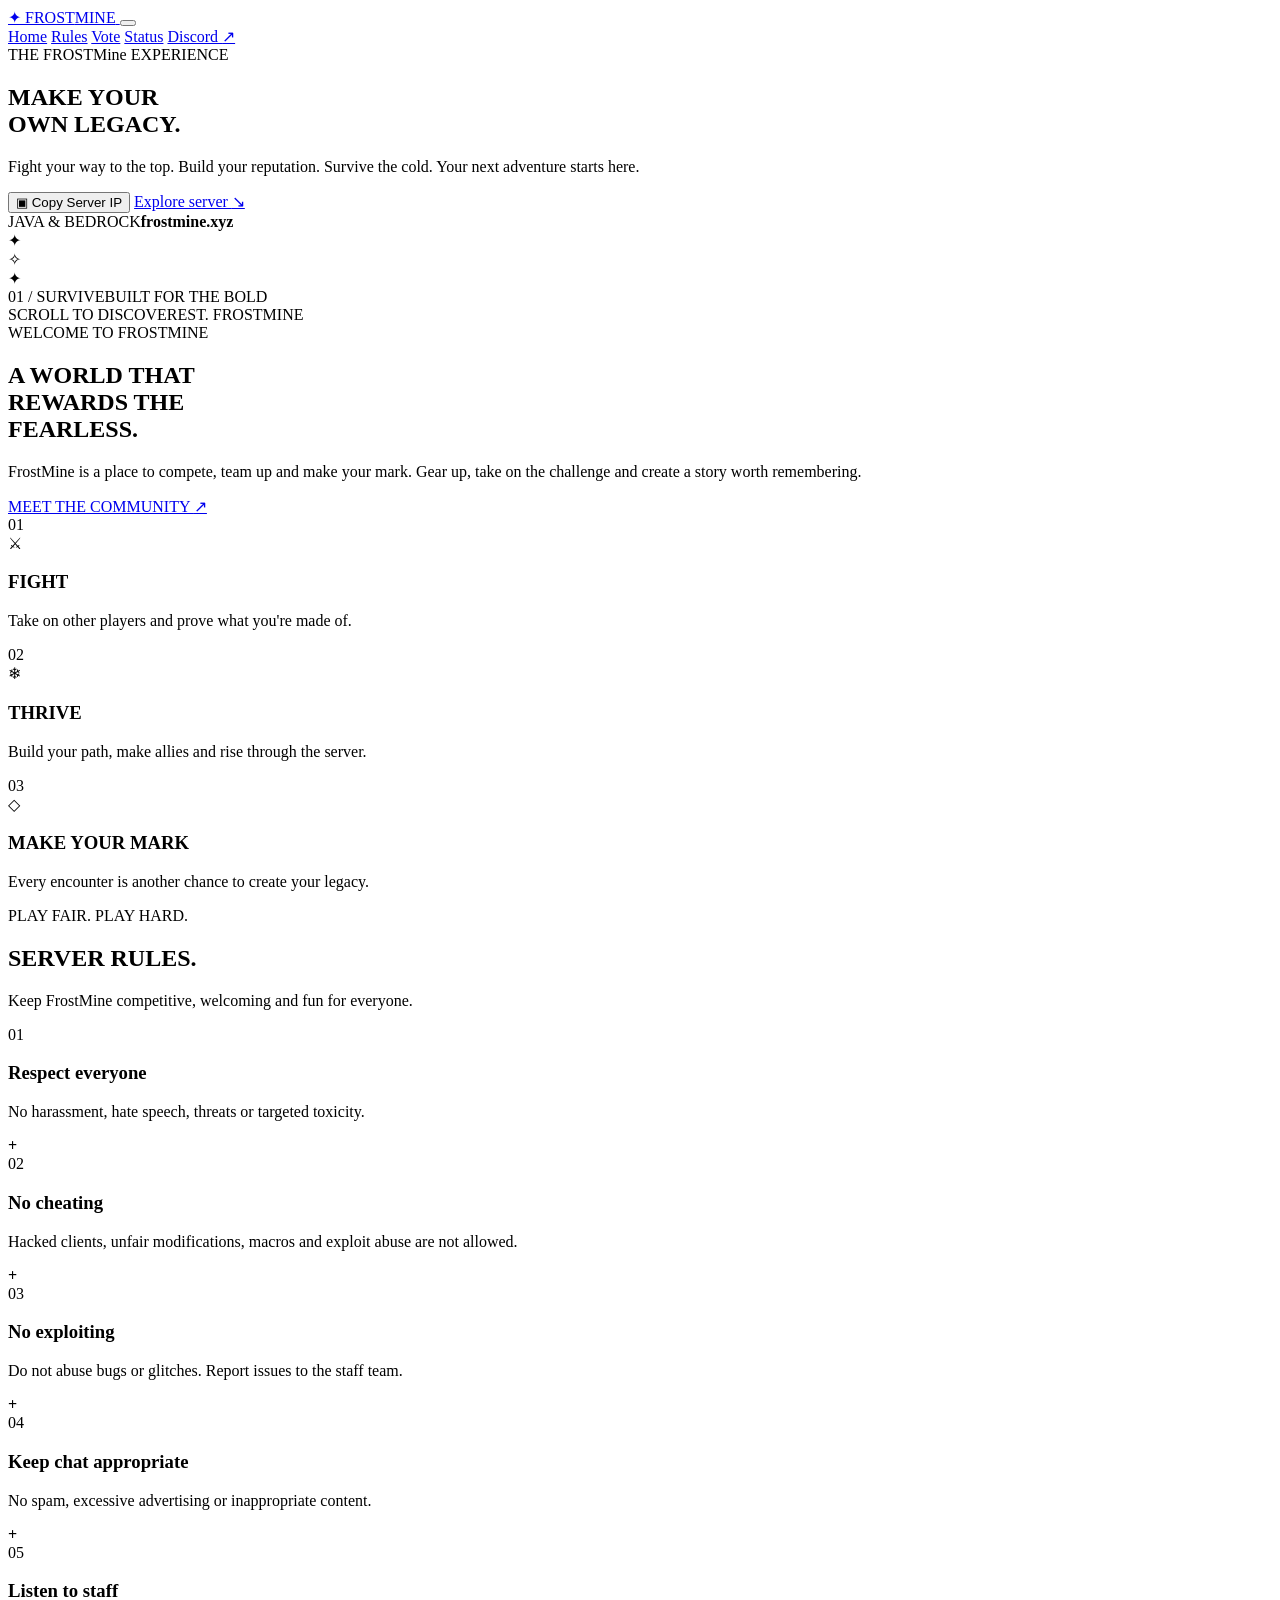
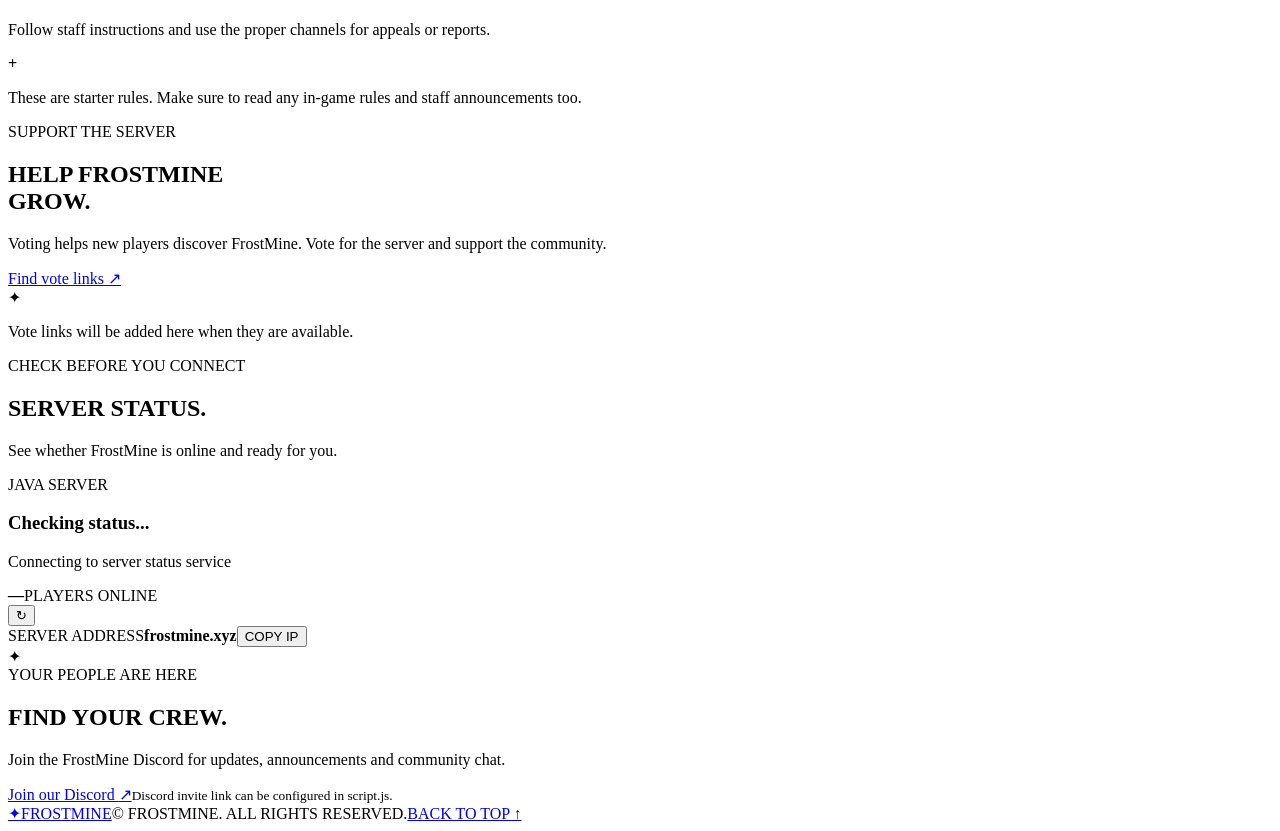
==== index.html @ ab7ff2e1 "Create FrostMine website landing page" ====
<!doctype html>
<html lang="en">
<head>
  <meta charset="utf-8">
  <meta name="viewport" content="width=device-width, initial-scale=1">
  <meta name="theme-color" content="#080d18">
  <meta name="description" content="FrostMine — a Minecraft Lifesteal experience. Join the server at frostmine.xyz.">
  <title>FrostMine — frostmine.xyz</title>
  <link rel="preconnect" href="https://fonts.googleapis.com">
  <link rel="preconnect" href="https://fonts.gstatic.com" crossorigin>
  <link href="https://fonts.googleapis.com/css2?family=DM+Sans:wght@400;500;600;700;800&family=Space+Grotesk:wght@400;500;600;700&display=swap" rel="stylesheet">
  <link rel="stylesheet" href="styles.css">
</head>
<body>
  <div class="ambient ambient-one"></div>
  <div class="ambient ambient-two"></div>
  <header class="site-header">
    <a class="brand" href="#home" aria-label="FrostMine home">
      <span class="brand-mark">✦</span>
      <span>FROST<span class="brand-blue">MINE</span></span>
    </a>
    <button class="menu-toggle" id="menuToggle" aria-label="Toggle navigation" aria-expanded="false"><span></span><span></span></button>
    <nav class="nav" id="navigation">
      <a class="nav-link active" href="#home">Home</a>
      <a class="nav-link" href="#rules">Rules</a>
      <a class="nav-link" href="#vote">Vote</a>
      <a class="nav-link" href="#status">Status</a>
      <a class="nav-discord" href="#community">Discord <span>↗</span></a>
    </nav>
  </header>

  <main>
    <section class="hero section-wrap" id="home">
      <div class="hero-copy">
        <div class="eyebrow"><span class="pulse-dot"></span> THE FROSTMine EXPERIENCE</div>
        <h1>MAKE YOUR<br> <span class="gradient-text">OWN LEGACY.</span></h1>
        <p class="hero-description">Fight your way to the top. Build your reputation. Survive the cold. Your next adventure starts here.</p>
        <div class="hero-actions">
          <button class="button button-primary" id="copyIp"> <span>▣</span> <span id="copyLabel">Copy Server IP</span></button>
          <a class="button button-secondary" href="#status">Explore server <span>↘</span></a>
        </div>
        <div class="server-address"><span class="address-dot"></span><span>JAVA &amp; BEDROCK</span><i></i><strong>frostmine.xyz</strong></div>
      </div>
      <div class="hero-art" aria-label="FrostMine icy Minecraft-inspired artwork">
        <div class="art-orbit orbit-one"></div><div class="art-orbit orbit-two"></div>
        <div class="ice-shard shard-back"></div>
        <div class="ice-cube"><div class="cube-top"></div><div class="cube-front"></div><div class="cube-side"></div><div class="cube-glint"></div></div>
        <div class="art-spark spark-a">✦</div><div class="art-spark spark-b">✧</div><div class="art-spark spark-c">✦</div>
        <div class="art-caption"><span>01 / SURVIVE</span><span>BUILT FOR THE BOLD</span></div>
      </div>
      <div class="hero-bottom"><span>SCROLL TO DISCOVER</span><span class="scroll-line"></span><span>EST. FROSTMINE</span></div>
    </section>

    <section class="intro section-wrap">
      <div class="section-kicker">WELCOME TO FROSTMINE</div>
      <div class="intro-grid">
        <h2>A WORLD THAT<br><span class="muted-heading">REWARDS</span> THE<br>FEARLESS.</h2>
        <div class="intro-text"><p>FrostMine is a place to compete, team up and make your mark. Gear up, take on the challenge and create a story worth remembering.</p><a href="#community" class="text-link">MEET THE COMMUNITY <span>↗</span></a></div>
      </div>
      <div class="feature-grid">
        <article class="feature-card"><span class="feature-number">01</span><div class="feature-icon">⚔</div><h3>FIGHT</h3><p>Take on other players and prove what you're made of.</p></article>
        <article class="feature-card"><span class="feature-number">02</span><div class="feature-icon">❄</div><h3>THRIVE</h3><p>Build your path, make allies and rise through the server.</p></article>
        <article class="feature-card"><span class="feature-number">03</span><div class="feature-icon">◇</div><h3>MAKE YOUR MARK</h3><p>Every encounter is another chance to create your legacy.</p></article>
      </div>
    </section>

    <section class="rules-section section-wrap" id="rules">
      <div class="section-heading"><div><div class="section-kicker">PLAY FAIR. PLAY HARD.</div><h2>SERVER <span class="gradient-text">RULES.</span></h2></div><p>Keep FrostMine competitive, welcoming and fun for everyone.</p></div>
      <div class="rules-list">
        <article class="rule"><span>01</span><div><h3>Respect everyone</h3><p>No harassment, hate speech, threats or targeted toxicity.</p></div><b>+</b></article>
        <article class="rule"><span>02</span><div><h3>No cheating</h3><p>Hacked clients, unfair modifications, macros and exploit abuse are not allowed.</p></div><b>+</b></article>
        <article class="rule"><span>03</span><div><h3>No exploiting</h3><p>Do not abuse bugs or glitches. Report issues to the staff team.</p></div><b>+</b></article>
        <article class="rule"><span>04</span><div><h3>Keep chat appropriate</h3><p>No spam, excessive advertising or inappropriate content.</p></div><b>+</b></article>
        <article class="rule"><span>05</span><div><h3>Listen to staff</h3><p>Follow staff instructions and use the proper channels for appeals or reports.</p></div><b>+</b></article>
      </div>
      <p class="rules-note">These are starter rules. Make sure to read any in-game rules and staff announcements too.</p>
    </section>

    <section class="vote-section section-wrap" id="vote">
      <div class="vote-panel"><div class="vote-glow"></div><div class="vote-content"><div class="section-kicker">SUPPORT THE SERVER</div><h2>HELP FROSTMINE<br><span class="gradient-text">GROW.</span></h2><p>Voting helps new players discover FrostMine. Vote for the server and support the community.</p><a class="button button-primary" href="#community">Find vote links <span>↗</span></a></div><div class="vote-emblem">✦</div></div>
      <p class="vote-note">Vote links will be added here when they are available.</p>
    </section>

    <section class="status-section section-wrap" id="status">
      <div class="section-heading"><div><div class="section-kicker">CHECK BEFORE YOU CONNECT</div><h2>SERVER <span class="gradient-text">STATUS.</span></h2></div><p>See whether FrostMine is online and ready for you.</p></div>
      <div class="status-card"><div class="status-main"><div class="status-indicator" id="statusIndicator"></div><div><span class="status-label">JAVA SERVER</span><h3 id="serverStatus">Checking status...</h3><p id="statusMessage">Connecting to server status service</p></div></div><div class="player-count"><strong id="playerCount">—</strong><span>PLAYERS ONLINE</span></div><button class="refresh-button" id="refreshStatus" aria-label="Refresh server status">↻</button></div>
      <div class="status-address"><span>SERVER ADDRESS</span><strong>frostmine.xyz</strong><button id="copyIpSmall">COPY IP</button></div>
    </section>

    <section class="community-section section-wrap" id="community"><div class="community-box"><div class="community-mark">✦</div><div class="section-kicker">YOUR PEOPLE ARE HERE</div><h2>FIND YOUR <span class="gradient-text">CREW.</span></h2><p>Join the FrostMine Discord for updates, announcements and community chat.</p><a class="button button-primary" id="discordLink" href="https://discord.com" target="_blank" rel="noopener">Join our Discord <span>↗</span></a><small>Discord invite link can be configured in script.js.</small></div></section>
  </main>

  <footer class="footer section-wrap"><a class="brand" href="#home"><span class="brand-mark">✦</span><span>FROST<span class="brand-blue">MINE</span></span></a><span>© <span id="year"></span> FROSTMINE. ALL RIGHTS RESERVED.</span><a href="#home">BACK TO TOP ↑</a></footer>
  <div class="toast" id="toast" role="status" aria-live="polite"></div>
  <script src="script.js"></script>
</body>
</html>
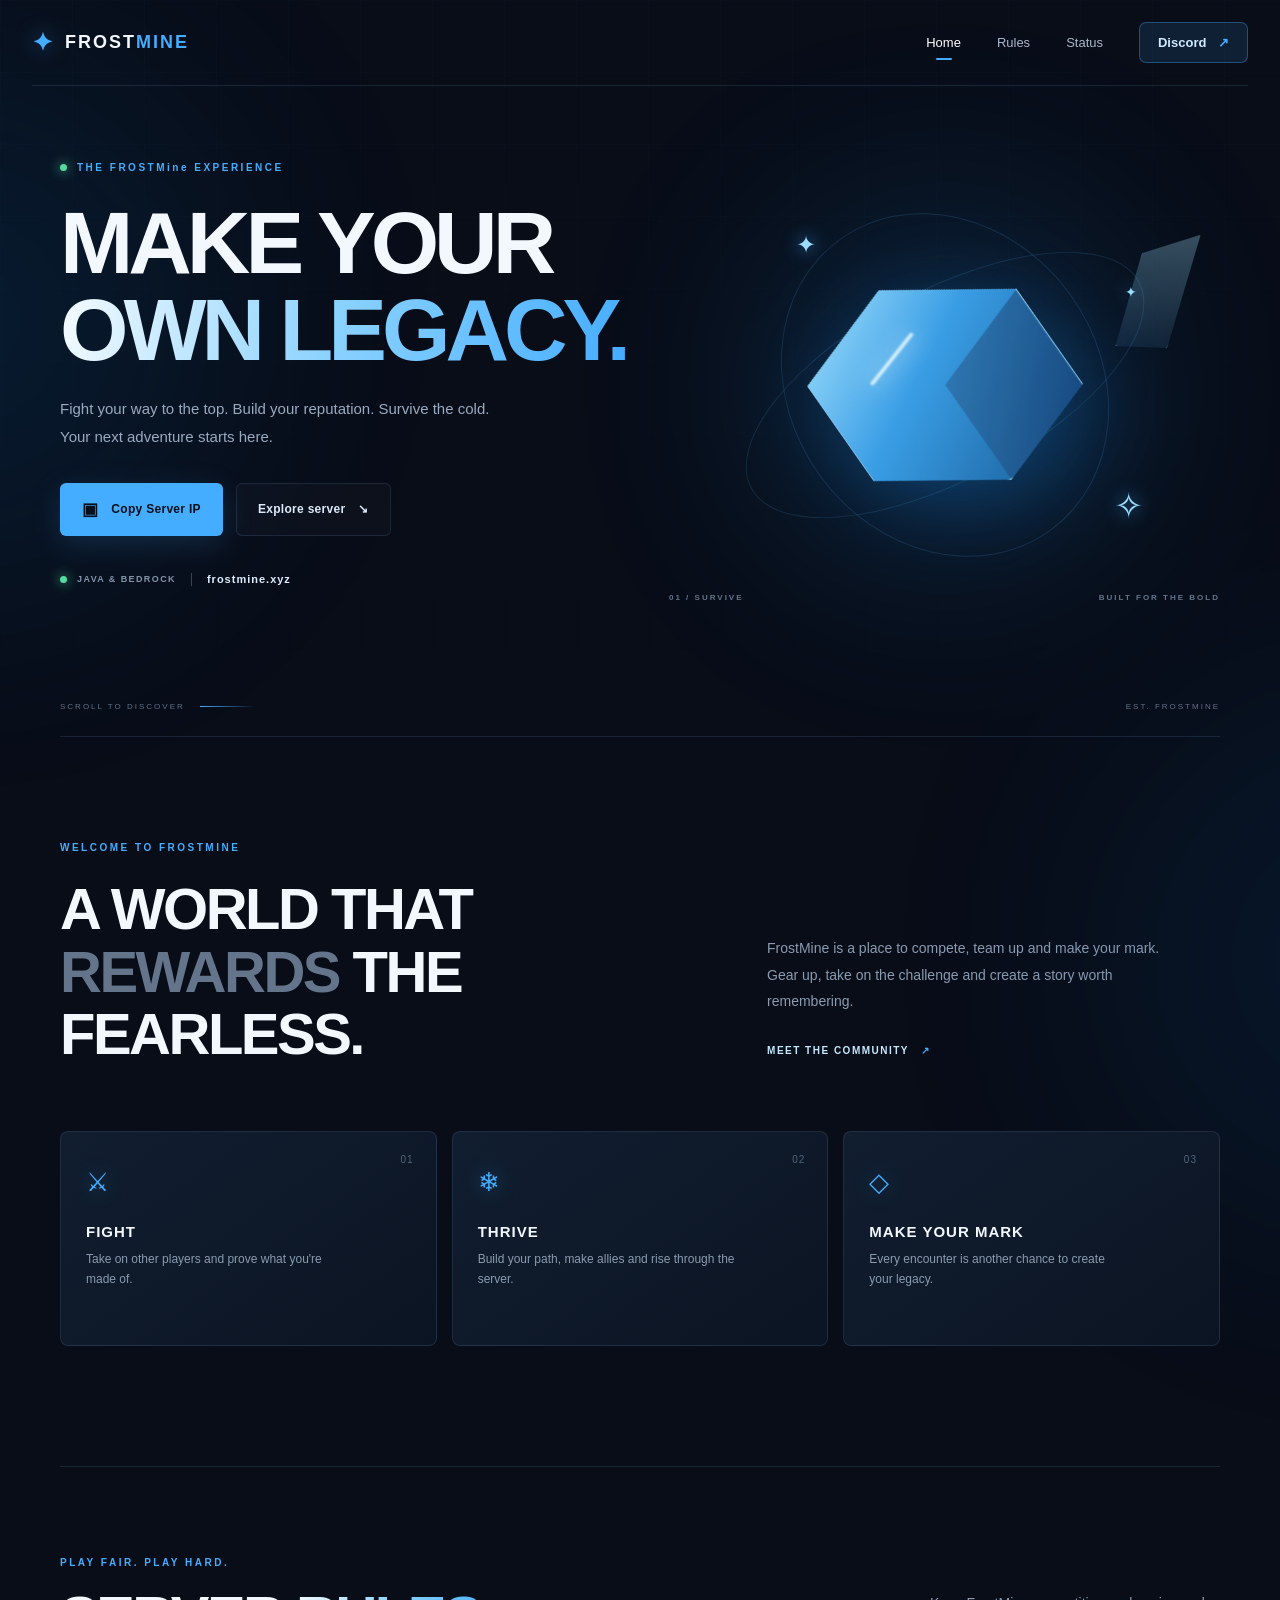
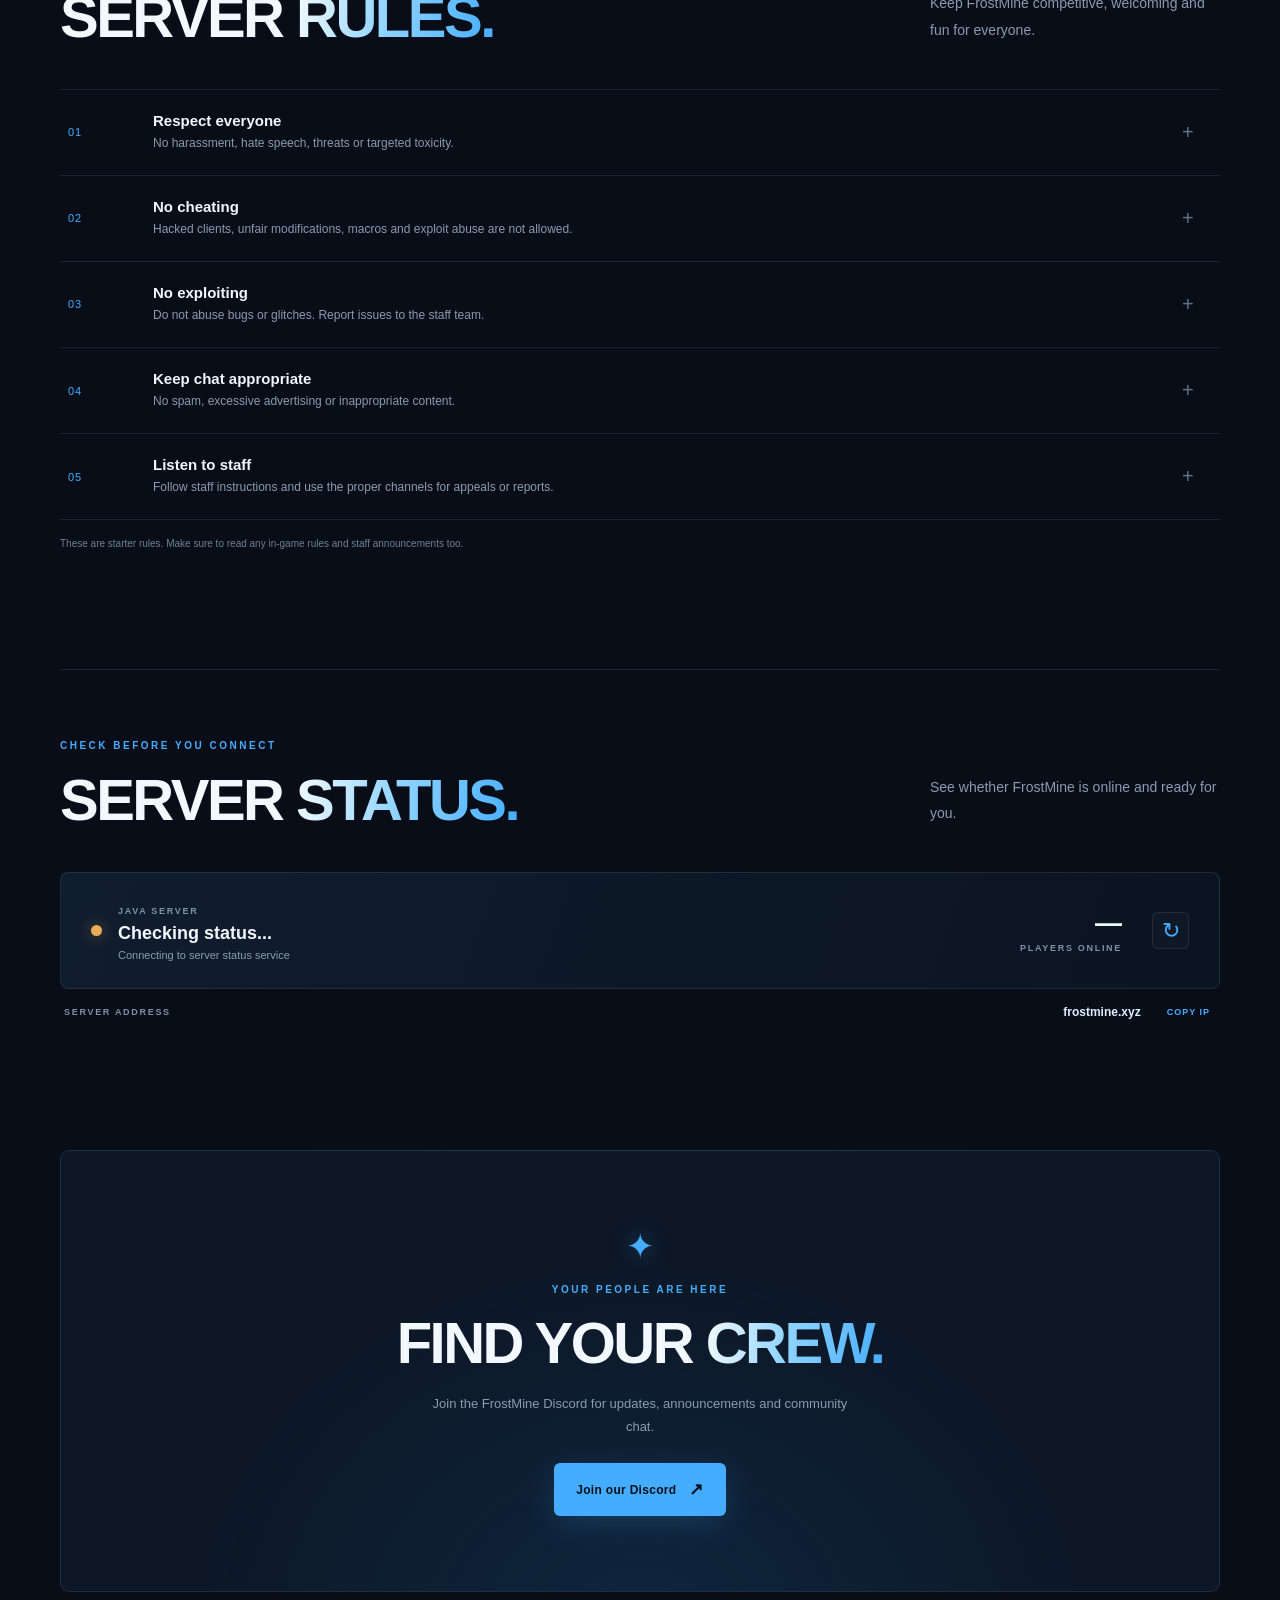
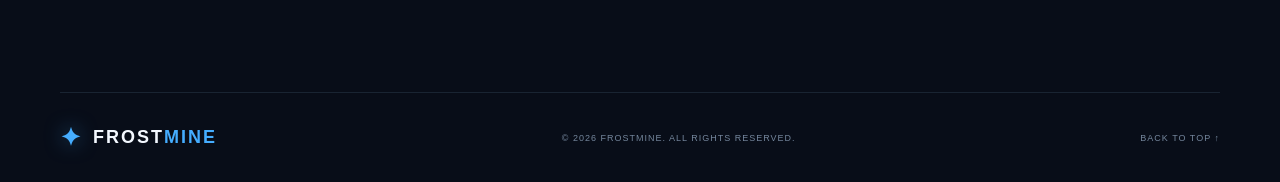
==== commit 0dcfbffc: "Add FrostMine Discord invite and remove vote section" ====
--- a/index.html
+++ b/index.html
@@ -23,7 +23,6 @@
     <nav class="nav" id="navigation">
       <a class="nav-link active" href="#home">Home</a>
       <a class="nav-link" href="#rules">Rules</a>
-      <a class="nav-link" href="#vote">Vote</a>
       <a class="nav-link" href="#status">Status</a>
       <a class="nav-discord" href="#community">Discord <span>↗</span></a>
     </nav>
@@ -76,18 +75,13 @@
       <p class="rules-note">These are starter rules. Make sure to read any in-game rules and staff announcements too.</p>
     </section>
 
-    <section class="vote-section section-wrap" id="vote">
-      <div class="vote-panel"><div class="vote-glow"></div><div class="vote-content"><div class="section-kicker">SUPPORT THE SERVER</div><h2>HELP FROSTMINE<br><span class="gradient-text">GROW.</span></h2><p>Voting helps new players discover FrostMine. Vote for the server and support the community.</p><a class="button button-primary" href="#community">Find vote links <span>↗</span></a></div><div class="vote-emblem">✦</div></div>
-      <p class="vote-note">Vote links will be added here when they are available.</p>
-    </section>
-
     <section class="status-section section-wrap" id="status">
       <div class="section-heading"><div><div class="section-kicker">CHECK BEFORE YOU CONNECT</div><h2>SERVER <span class="gradient-text">STATUS.</span></h2></div><p>See whether FrostMine is online and ready for you.</p></div>
       <div class="status-card"><div class="status-main"><div class="status-indicator" id="statusIndicator"></div><div><span class="status-label">JAVA SERVER</span><h3 id="serverStatus">Checking status...</h3><p id="statusMessage">Connecting to server status service</p></div></div><div class="player-count"><strong id="playerCount">—</strong><span>PLAYERS ONLINE</span></div><button class="refresh-button" id="refreshStatus" aria-label="Refresh server status">↻</button></div>
       <div class="status-address"><span>SERVER ADDRESS</span><strong>frostmine.xyz</strong><button id="copyIpSmall">COPY IP</button></div>
     </section>
 
-    <section class="community-section section-wrap" id="community"><div class="community-box"><div class="community-mark">✦</div><div class="section-kicker">YOUR PEOPLE ARE HERE</div><h2>FIND YOUR <span class="gradient-text">CREW.</span></h2><p>Join the FrostMine Discord for updates, announcements and community chat.</p><a class="button button-primary" id="discordLink" href="https://discord.com" target="_blank" rel="noopener">Join our Discord <span>↗</span></a><small>Discord invite link can be configured in script.js.</small></div></section>
+    <section class="community-section section-wrap" id="community"><div class="community-box"><div class="community-mark">✦</div><div class="section-kicker">YOUR PEOPLE ARE HERE</div><h2>FIND YOUR <span class="gradient-text">CREW.</span></h2><p>Join the FrostMine Discord for updates, announcements and community chat.</p><a class="button button-primary" id="discordLink" href="https://discord.gg/frostmine" target="_blank" rel="noopener">Join our Discord <span>↗</span></a></div></section>
   </main>
 
   <footer class="footer section-wrap"><a class="brand" href="#home"><span class="brand-mark">✦</span><span>FROST<span class="brand-blue">MINE</span></span></a><span>© <span id="year"></span> FROSTMINE. ALL RIGHTS RESERVED.</span><a href="#home">BACK TO TOP ↑</a></footer>
--- a/styles.css
+++ b/styles.css
@@ -0,0 +1 @@
+:root{--bg:#080d18;--panel:#0d1625;--panel2:#101d30;--blue:#45adff;--blue2:#8bd2ff;--text:#f3f8ff;--muted:#8b9bb0;--line:rgba(150,190,230,.13);--font:'DM Sans',sans-serif;--display:'Space Grotesk',sans-serif}*{box-sizing:border-box}html{scroll-behavior:smooth;scroll-padding-top:100px}body{margin:0;background:var(--bg);color:var(--text);font-family:var(--font);overflow-x:hidden}body:before{content:"";position:fixed;inset:0;pointer-events:none;z-index:-1;background-image:linear-gradient(rgba(120,170,220,.025) 1px,transparent 1px),linear-gradient(90deg,rgba(120,170,220,.025) 1px,transparent 1px);background-size:72px 72px;mask-image:linear-gradient(to bottom,black,transparent 80%)}a{color:inherit;text-decoration:none}button{font:inherit}.ambient{position:absolute;width:520px;height:520px;border-radius:50%;filter:blur(130px);opacity:.13;pointer-events:none}.ambient-one{top:60px;left:-300px;background:#087ad0}.ambient-two{top:700px;right:-350px;background:#075caa}.section-wrap{width:min(1160px,calc(100% - 64px));margin-inline:auto}.site-header{height:86px;width:min(1280px,calc(100% - 64px));margin:auto;display:flex;align-items:center;justify-content:space-between;border-bottom:1px solid var(--line);position:relative;z-index:10}.brand{display:inline-flex;align-items:center;gap:10px;font:700 18px var(--display);letter-spacing:2px}.brand-mark{color:var(--blue);font-size:25px;text-shadow:0 0 20px #45adff88}.brand-blue{color:var(--blue)}.nav{display:flex;align-items:center;gap:36px}.nav-link{font-size:13px;color:#a8b7c9;transition:.2s}.nav-link:hover,.nav-link.active{color:white}.nav-link.active:after{content:"";display:block;height:2px;width:16px;background:var(--blue);margin:8px auto -10px;border-radius:5px}.nav-discord{font-size:13px;font-weight:700;background:rgba(69,173,255,.12);border:1px solid rgba(69,173,255,.35);padding:12px 18px;border-radius:7px;color:#cdeaff}.nav-discord span{color:var(--blue);margin-left:8px}.menu-toggle{display:none;background:none;border:0}.hero{min-height:650px;position:relative;display:grid;grid-template-columns:1.05fr .95fr;align-items:center;padding-top:48px;padding-bottom:100px}.hero-copy{position:relative;z-index:2;padding-bottom:22px}.eyebrow,.section-kicker{font-size:10px;font-weight:800;letter-spacing:2.5px;color:var(--blue);display:flex;align-items:center;gap:10px}.pulse-dot,.address-dot{width:7px;height:7px;border-radius:50%;background:#54dca0;box-shadow:0 0 12px #54dca0}.hero h1{font:700 clamp(54px,7vw,88px)/.99 var(--display);letter-spacing:-5px;margin:26px 0 22px}.gradient-text{background:linear-gradient(100deg,#f5fbff 0%,#8bd2ff 48%,#45adff 100%);-webkit-background-clip:text;background-clip:text;color:transparent}.hero-description{max-width:460px;color:#9aabc0;line-height:1.85;font-size:15px}.hero-actions{display:flex;gap:13px;margin-top:32px;flex-wrap:wrap}.button{display:inline-flex;align-items:center;justify-content:center;gap:13px;padding:15px 21px;border-radius:6px;font-size:12px;font-weight:800;letter-spacing:.3px;border:1px solid transparent;cursor:pointer;transition:transform .2s,box-shadow .2s,background .2s}.button:hover{transform:translateY(-3px)}.button-primary{background:var(--blue);color:#06101c;box-shadow:0 8px 30px #45adff2b}.button-primary:hover{box-shadow:0 10px 35px #45adff55}.button-primary span:first-child{font-size:17px}.button-secondary{border-color:var(--line);background:#ffffff05;color:#dce9f8}.button-secondary:hover{background:#ffffff0b}.server-address{display:flex;align-items:center;gap:10px;margin-top:37px;color:#8294aa;font-size:9px;font-weight:800;letter-spacing:1.4px}.server-address i{height:13px;width:1px;background:#33445b;margin:0 5px}.server-address strong{font-size:11px;letter-spacing:1px;color:#dceeff}.hero-art{height:440px;position:relative;display:grid;place-items:center;isolation:isolate}.hero-art:before{content:"";position:absolute;width:340px;height:340px;background:#168be9;filter:blur(110px);opacity:.2;border-radius:50%}.art-orbit{position:absolute;border:1px solid #64baff25;border-radius:50%;transform:rotate(-28deg)}.orbit-one{width:440px;height:190px}.orbit-two{width:360px;height:310px;transform:rotate(54deg)}.ice-cube{width:230px;height:230px;position:relative;transform:rotate(-30deg) skew(5deg,5deg);filter:drop-shadow(0 25px 45px #168be955);animation:float 6s ease-in-out infinite}.cube-front,.cube-side,.cube-top{position:absolute;inset:0;border:1px solid #b5e5ff9c}.cube-front{background:linear-gradient(145deg,#a7e4ff 0%,#3a9ee5 42%,#14558f 100%);clip-path:polygon(50% 0,100% 25%,100% 75%,50% 100%,0 75%,0 25%)}.cube-side{background:linear-gradient(130deg,#4babe8,#103c72);clip-path:polygon(50% 50%,100% 25%,100% 75%,50% 100%);opacity:.92}.cube-top{background:linear-gradient(140deg,#e4f8ff,#75c9f8 75%);clip-path:polygon(50% 0,100% 25%,50% 50%,0 25%);opacity:.95}.cube-glint{position:absolute;z-index:2;width:70px;height:3px;background:#e8faff;top:29%;left:22%;transform:rotate(-25deg);filter:blur(1px);box-shadow:0 0 22px #fff}.ice-shard{position:absolute;width:75px;height:140px;background:linear-gradient(150deg,#a7e4ff55,#168be911);clip-path:polygon(50% 0,100% 80%,42% 100%,0 35%);border:1px solid #8bd2ff33}.shard-back{right:4%;top:13%;transform:rotate(35deg)}.art-spark{position:absolute;color:#9bdcff;text-shadow:0 0 18px #45adff;font-size:24px}.spark-a{top:15%;left:23%}.spark-b{bottom:18%;right:14%;font-size:35px}.spark-c{top:27%;right:15%;font-size:14px}.art-caption{position:absolute;bottom:3px;left:0;right:0;display:flex;justify-content:space-between;color:#62758c;font-size:8px;letter-spacing:2px;font-weight:800}.hero-bottom{position:absolute;bottom:25px;left:0;right:0;display:flex;align-items:center;gap:15px;color:#5f7187;font-size:8px;letter-spacing:2px}.scroll-line{height:1px;width:55px;background:linear-gradient(90deg,var(--blue),transparent)}.hero-bottom span:last-child{margin-left:auto}.intro{padding:105px 0 120px;border-top:1px solid var(--line)}.intro-grid{display:grid;grid-template-columns:1fr .7fr;align-items:end;gap:60px;margin-top:25px}.intro h2,.section-heading h2,.vote-content h2,.community-box h2{font:700 clamp(38px,5vw,58px)/1.08 var(--display);letter-spacing:-2.5px;margin:0}.muted-heading{color:#64758b}.intro-text{padding-bottom:8px}.intro-text p,.section-heading>p{color:var(--muted);font-size:14px;line-height:1.9;margin:0 0 25px;max-width:410px}.text-link{font-size:10px;font-weight:800;letter-spacing:1.5px;color:#c5e7ff}.text-link span{color:var(--blue);margin-left:8px}.feature-grid{display:grid;grid-template-columns:repeat(3,1fr);gap:15px;margin-top:65px}.feature-card{min-height:215px;padding:25px;background:linear-gradient(145deg,#111e30,#0b1422);border:1px solid var(--line);border-radius:8px;position:relative;overflow:hidden;transition:.25s}.feature-card:hover{transform:translateY(-5px);border-color:#45adff55}.feature-number{position:absolute;right:22px;top:22px;color:#52647a;font-size:10px;letter-spacing:1px}.feature-icon{font-size:26px;color:var(--blue);margin:10px 0 25px;text-shadow:0 0 20px #45adff66}.feature-card h3{font:700 15px var(--display);letter-spacing:1px;margin:0 0 9px}.feature-card p{font-size:12px;color:var(--muted);line-height:1.7;margin:0;max-width:260px}.rules-section{padding:90px 0 110px;border-top:1px solid var(--line)}.section-heading{display:flex;align-items:end;justify-content:space-between;gap:30px;margin-bottom:40px}.section-heading h2{margin-top:18px}.section-heading>p{max-width:290px;margin-bottom:5px}.rules-list{border-top:1px solid var(--line)}.rule{display:grid;grid-template-columns:70px 1fr 30px;align-items:center;gap:15px;padding:22px 8px;border-bottom:1px solid var(--line);transition:.2s}.rule:hover{background:#ffffff04;padding-inline:15px}.rule>span{font-size:11px;color:var(--blue);letter-spacing:1px}.rule h3{font:600 15px var(--display);margin:0 0 5px}.rule p{font-size:12px;color:var(--muted);margin:0;line-height:1.6}.rule>b{font-size:20px;color:#60748c;font-weight:400}.rules-note,.vote-note{font-size:10px;color:#6f8095;margin-top:18px}.vote-section{padding:20px 0 100px}.vote-panel{position:relative;overflow:hidden;min-height:330px;background:linear-gradient(110deg,#101f33,#0b1524);border:1px solid #45adff35;border-radius:10px;display:flex;align-items:center;padding:55px 7%}.vote-glow{position:absolute;right:7%;top:-180px;width:430px;height:430px;background:#168be9;filter:blur(130px);opacity:.22}.vote-content{position:relative;z-index:1}.vote-content h2{margin:18px 0}.vote-content p,.community-box p{font-size:13px;line-height:1.8;color:var(--muted);max-width:420px;margin:0 0 25px}.vote-emblem{position:absolute;right:12%;font-size:190px;color:#45adff1b;text-shadow:0 0 65px #45adff33}.vote-note{text-align:center}.status-section{padding:70px 0 115px;border-top:1px solid var(--line)}.status-card{display:flex;align-items:center;gap:30px;padding:27px 30px;background:linear-gradient(110deg,#101d2e,#0b1421);border:1px solid var(--line);border-radius:8px}.status-main{display:flex;align-items:center;gap:16px;flex:1}.status-indicator{width:11px;height:11px;border-radius:50%;background:#e9ad58;box-shadow:0 0 15px #e9ad5877}.status-indicator.online{background:#54dca0;box-shadow:0 0 15px #54dca077}.status-indicator.offline{background:#f06d7b;box-shadow:0 0 15px #f06d7b77}.status-label,.player-count span,.status-address>span{font-size:9px;letter-spacing:1.7px;color:#7e91a8;font-weight:800}.status-main h3{font:600 18px var(--display);margin:5px 0}.status-main p{font-size:11px;color:var(--muted);margin:0}.player-count{display:flex;flex-direction:column;gap:4px;text-align:right}.player-count strong{font:700 27px var(--display);color:#e9f6ff}.refresh-button{width:37px;height:37px;border:1px solid var(--line);background:#ffffff05;color:var(--blue);border-radius:6px;font-size:22px;cursor:pointer}.refresh-button:hover{background:#45adff15}.status-address{display:flex;align-items:center;gap:20px;padding:16px 4px}.status-address>span{margin-right:auto}.status-address strong{font:600 12px var(--display);color:#dceeff}.status-address button{border:0;background:none;color:var(--blue);font-size:9px;font-weight:800;letter-spacing:1px;cursor:pointer}.community-section{padding:0 0 100px}.community-box{text-align:center;position:relative;overflow:hidden;padding:75px 20px;background:radial-gradient(ellipse at 50% 110%,#1266a533,transparent 55%),#0d1726;border:1px solid var(--line);border-radius:9px}.community-mark{font-size:34px;color:var(--blue);margin-bottom:18px;text-shadow:0 0 22px #45adff77}.community-box .section-kicker{justify-content:center}.community-box h2{margin:17px 0}.community-box p{margin:0 auto 25px}.community-box small{display:block;margin-top:15px;color:#65778d;font-size:9px}.footer{min-height:90px;border-top:1px solid var(--line);display:flex;align-items:center;justify-content:space-between;gap:20px}.footer>span,.footer>a:last-child{font-size:9px;color:#74869c;letter-spacing:1px}.footer>a:last-child:hover{color:var(--blue)}.toast{position:fixed;bottom:25px;left:50%;transform:translate(-50%,20px);background:#e8f6ff;color:#071321;padding:12px 18px;border-radius:6px;font-size:12px;font-weight:700;opacity:0;pointer-events:none;transition:.25s;z-index:20}.toast.show{opacity:1;transform:translate(-50%,0)}@keyframes float{0%,100%{transform:translateY(0) rotate(-30deg) skew(5deg,5deg)}50%{transform:translateY(-16px) rotate(-26deg) skew(5deg,5deg)}}@media(max-width:800px){.site-header{height:72px}.menu-toggle{display:flex;flex-direction:column;gap:5px;padding:10px}.menu-toggle span{display:block;width:22px;height:2px;background:#dceeff}.nav{display:none;position:absolute;top:71px;left:0;right:0;padding:20px;background:#0b1422;border:1px solid var(--line);flex-direction:column;align-items:stretch;gap:20px}.nav.open{display:flex}.nav-link.active:after{display:none}.nav-discord{text-align:center}.hero{grid-template-columns:1fr;padding-top:90px;min-height:auto}.hero-art{height:340px;grid-row:1;margin-bottom:20px}.hero-copy{grid-row:2}.hero h1{font-size:clamp(54px,12vw,78px)}.hero-bottom{bottom:20px}.intro-grid{grid-template-columns:1fr;gap:25px}.feature-grid{gap:10px}.feature-card{padding:18px}.section-heading{align-items:start;flex-direction:column;gap:15px}.section-heading>p{margin:0}.vote-emblem{right:4%;font-size:130px}.status-card{padding:20px;gap:15px}.footer{flex-wrap:wrap;padding:25px 0}.footer>span{order:3;width:100%}}@media(max-width:540px){.section-wrap,.site-header{width:calc(100% - 38px)}.hero{padding-top:60px;padding-bottom:100px}.hero-art{height:280px}.ice-cube{width:175px;height:175px}.orbit-one{width:330px}.orbit-two{width:280px}.hero h1{letter-spacing:-3px}.hero-description{font-size:13px}.hero-actions .button{flex:1;padding:14px 12px}.server-address{flex-wrap:wrap}.intro{padding:75px 0}.intro h2,.section-heading h2,.vote-content h2,.community-box h2{font-size:42px}.feature-grid{grid-template-columns:1fr}.feature-card{min-height:165px}.feature-icon{margin:4px 0 15px}.rules-section{padding:70px 0}.rule{grid-template-columns:35px 1fr 15px;gap:9px;padding:18px 3px}.rule h3{font-size:13px}.rule p{font-size:11px}.vote-section{padding-bottom:70px}.vote-panel{padding:40px 25px;min-height:350px}.vote-emblem{right:-25px;bottom:-15px}.status-section{padding:65px 0 80px}.status-card{flex-wrap:wrap}.status-main{min-width:100%}.player-count{margin-right:auto;text-align:left}.status-address{gap:12px}.status-address>span{font-size:8px}.community-box{padding:60px 20px}.footer{gap:14px}.footer>span{font-size:8px}}
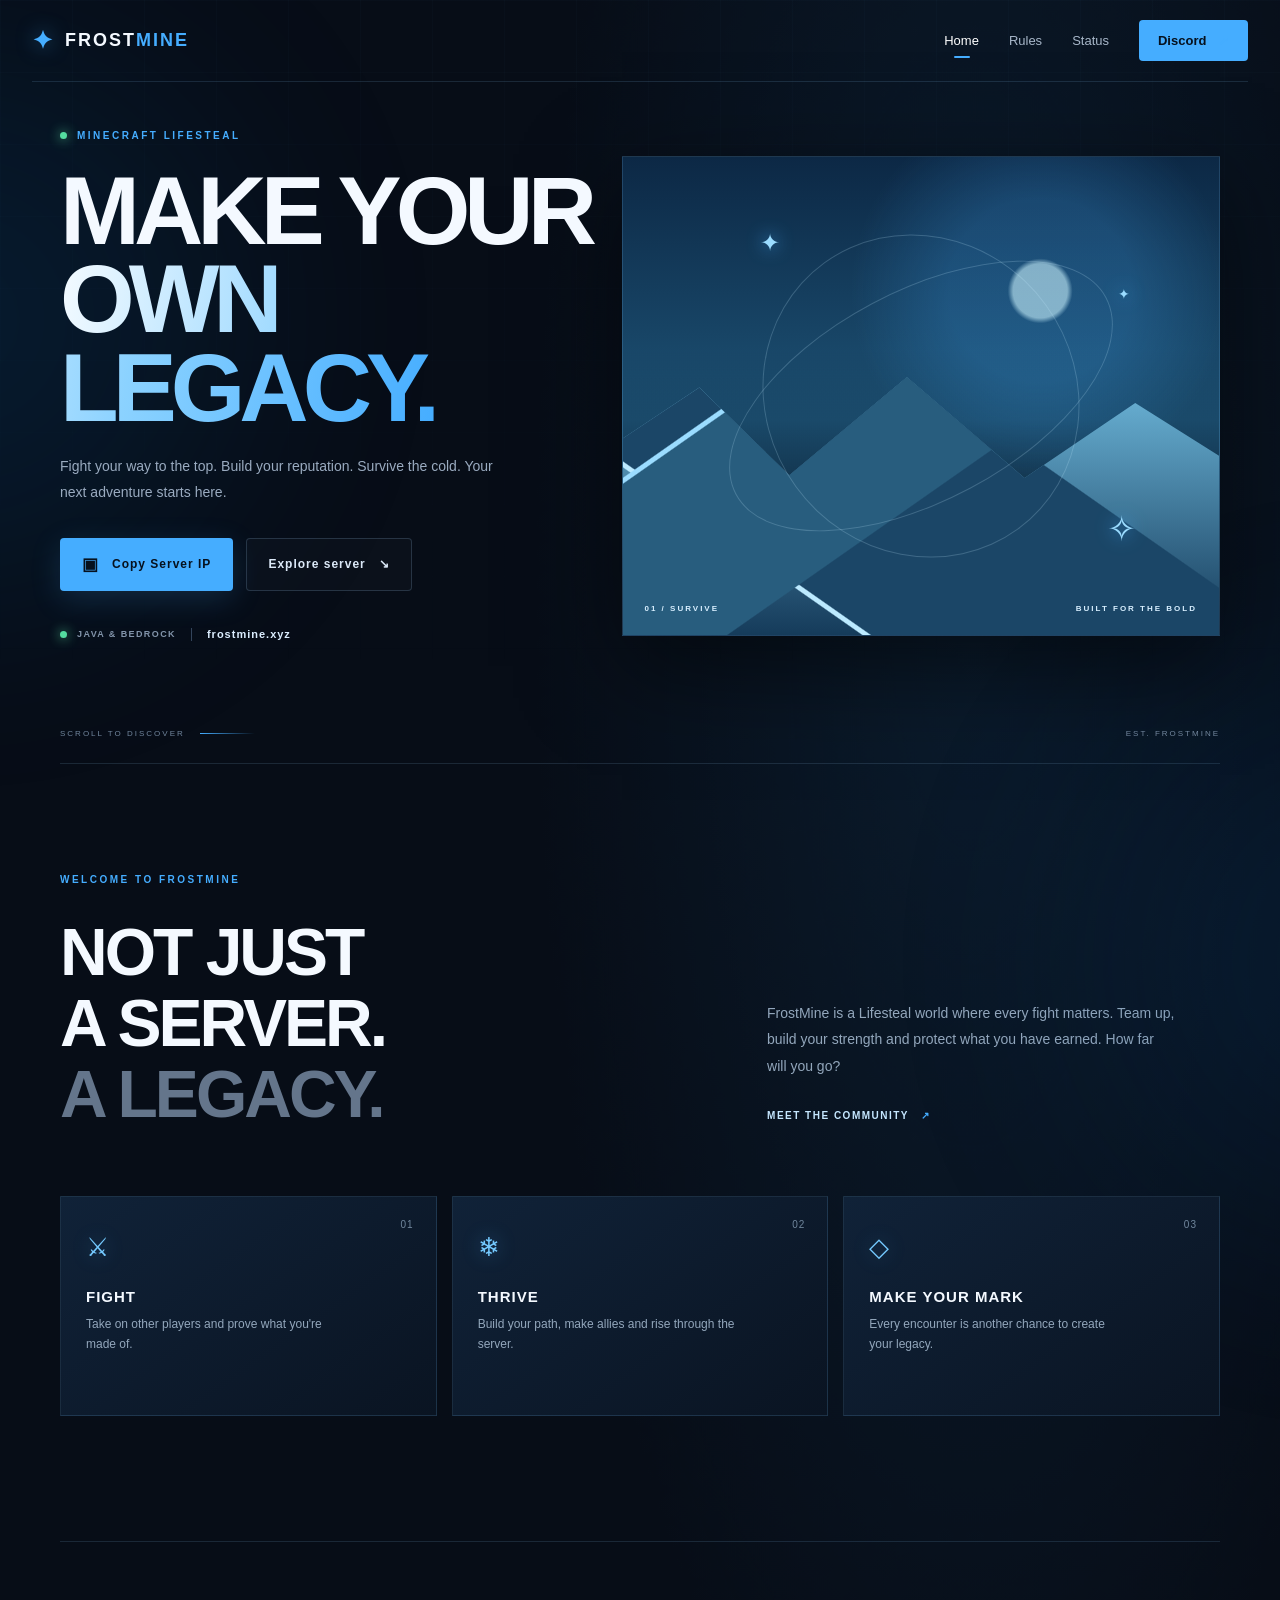
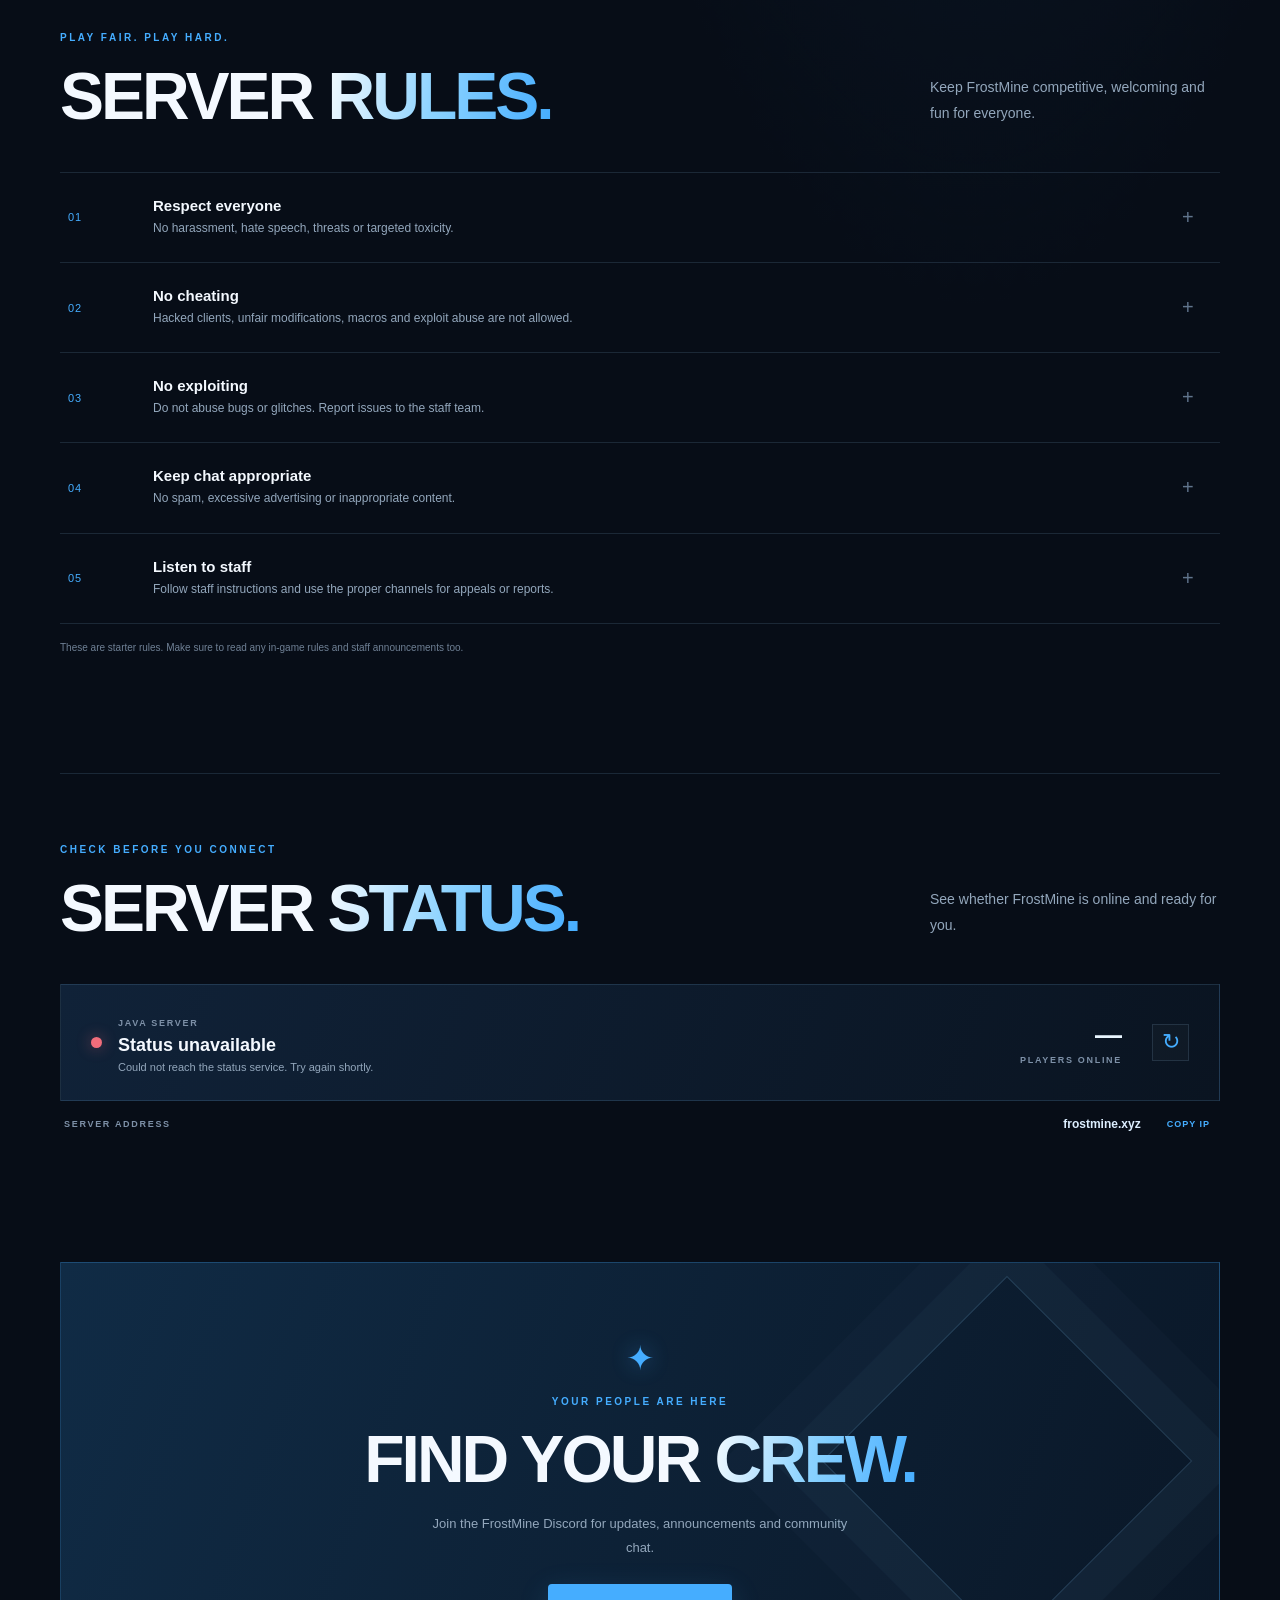
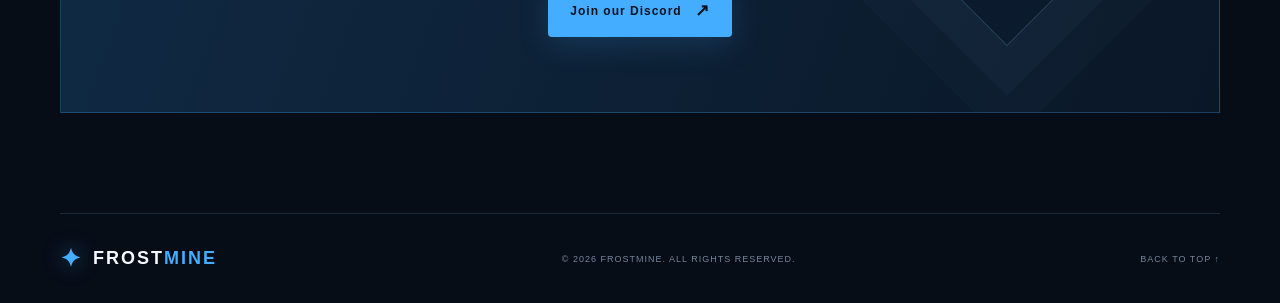
==== commit 28967104: "Polish FrostMine homepage copy" ====
--- a/index.html
+++ b/index.html
@@ -31,7 +31,7 @@
   <main>
     <section class="hero section-wrap" id="home">
       <div class="hero-copy">
-        <div class="eyebrow"><span class="pulse-dot"></span> THE FROSTMine EXPERIENCE</div>
+        <div class="eyebrow"><span class="pulse-dot"></span> MINECRAFT LIFESTEAL</div>
         <h1>MAKE YOUR<br> <span class="gradient-text">OWN LEGACY.</span></h1>
         <p class="hero-description">Fight your way to the top. Build your reputation. Survive the cold. Your next adventure starts here.</p>
         <div class="hero-actions">
@@ -53,8 +53,8 @@
     <section class="intro section-wrap">
       <div class="section-kicker">WELCOME TO FROSTMINE</div>
       <div class="intro-grid">
-        <h2>A WORLD THAT<br><span class="muted-heading">REWARDS</span> THE<br>FEARLESS.</h2>
-        <div class="intro-text"><p>FrostMine is a place to compete, team up and make your mark. Gear up, take on the challenge and create a story worth remembering.</p><a href="#community" class="text-link">MEET THE COMMUNITY <span>↗</span></a></div>
+        <h2>NOT JUST<br>A SERVER.<br><span class="muted-heading">A LEGACY.</span></h2>
+        <div class="intro-text"><p>FrostMine is a Lifesteal world where every fight matters. Team up, build your strength and protect what you have earned. How far will you go?</p><a href="#community" class="text-link">MEET THE COMMUNITY <span>↗</span></a></div>
       </div>
       <div class="feature-grid">
         <article class="feature-card"><span class="feature-number">01</span><div class="feature-icon">⚔</div><h3>FIGHT</h3><p>Take on other players and prove what you're made of.</p></article>
--- a/styles.css
+++ b/styles.css
@@ -1 +1,31 @@
-:root{--bg:#080d18;--panel:#0d1625;--panel2:#101d30;--blue:#45adff;--blue2:#8bd2ff;--text:#f3f8ff;--muted:#8b9bb0;--line:rgba(150,190,230,.13);--font:'DM Sans',sans-serif;--display:'Space Grotesk',sans-serif}*{box-sizing:border-box}html{scroll-behavior:smooth;scroll-padding-top:100px}body{margin:0;background:var(--bg);color:var(--text);font-family:var(--font);overflow-x:hidden}body:before{content:"";position:fixed;inset:0;pointer-events:none;z-index:-1;background-image:linear-gradient(rgba(120,170,220,.025) 1px,transparent 1px),linear-gradient(90deg,rgba(120,170,220,.025) 1px,transparent 1px);background-size:72px 72px;mask-image:linear-gradient(to bottom,black,transparent 80%)}a{color:inherit;text-decoration:none}button{font:inherit}.ambient{position:absolute;width:520px;height:520px;border-radius:50%;filter:blur(130px);opacity:.13;pointer-events:none}.ambient-one{top:60px;left:-300px;background:#087ad0}.ambient-two{top:700px;right:-350px;background:#075caa}.section-wrap{width:min(1160px,calc(100% - 64px));margin-inline:auto}.site-header{height:86px;width:min(1280px,calc(100% - 64px));margin:auto;display:flex;align-items:center;justify-content:space-between;border-bottom:1px solid var(--line);position:relative;z-index:10}.brand{display:inline-flex;align-items:center;gap:10px;font:700 18px var(--display);letter-spacing:2px}.brand-mark{color:var(--blue);font-size:25px;text-shadow:0 0 20px #45adff88}.brand-blue{color:var(--blue)}.nav{display:flex;align-items:center;gap:36px}.nav-link{font-size:13px;color:#a8b7c9;transition:.2s}.nav-link:hover,.nav-link.active{color:white}.nav-link.active:after{content:"";display:block;height:2px;width:16px;background:var(--blue);margin:8px auto -10px;border-radius:5px}.nav-discord{font-size:13px;font-weight:700;background:rgba(69,173,255,.12);border:1px solid rgba(69,173,255,.35);padding:12px 18px;border-radius:7px;color:#cdeaff}.nav-discord span{color:var(--blue);margin-left:8px}.menu-toggle{display:none;background:none;border:0}.hero{min-height:650px;position:relative;display:grid;grid-template-columns:1.05fr .95fr;align-items:center;padding-top:48px;padding-bottom:100px}.hero-copy{position:relative;z-index:2;padding-bottom:22px}.eyebrow,.section-kicker{font-size:10px;font-weight:800;letter-spacing:2.5px;color:var(--blue);display:flex;align-items:center;gap:10px}.pulse-dot,.address-dot{width:7px;height:7px;border-radius:50%;background:#54dca0;box-shadow:0 0 12px #54dca0}.hero h1{font:700 clamp(54px,7vw,88px)/.99 var(--display);letter-spacing:-5px;margin:26px 0 22px}.gradient-text{background:linear-gradient(100deg,#f5fbff 0%,#8bd2ff 48%,#45adff 100%);-webkit-background-clip:text;background-clip:text;color:transparent}.hero-description{max-width:460px;color:#9aabc0;line-height:1.85;font-size:15px}.hero-actions{display:flex;gap:13px;margin-top:32px;flex-wrap:wrap}.button{display:inline-flex;align-items:center;justify-content:center;gap:13px;padding:15px 21px;border-radius:6px;font-size:12px;font-weight:800;letter-spacing:.3px;border:1px solid transparent;cursor:pointer;transition:transform .2s,box-shadow .2s,background .2s}.button:hover{transform:translateY(-3px)}.button-primary{background:var(--blue);color:#06101c;box-shadow:0 8px 30px #45adff2b}.button-primary:hover{box-shadow:0 10px 35px #45adff55}.button-primary span:first-child{font-size:17px}.button-secondary{border-color:var(--line);background:#ffffff05;color:#dce9f8}.button-secondary:hover{background:#ffffff0b}.server-address{display:flex;align-items:center;gap:10px;margin-top:37px;color:#8294aa;font-size:9px;font-weight:800;letter-spacing:1.4px}.server-address i{height:13px;width:1px;background:#33445b;margin:0 5px}.server-address strong{font-size:11px;letter-spacing:1px;color:#dceeff}.hero-art{height:440px;position:relative;display:grid;place-items:center;isolation:isolate}.hero-art:before{content:"";position:absolute;width:340px;height:340px;background:#168be9;filter:blur(110px);opacity:.2;border-radius:50%}.art-orbit{position:absolute;border:1px solid #64baff25;border-radius:50%;transform:rotate(-28deg)}.orbit-one{width:440px;height:190px}.orbit-two{width:360px;height:310px;transform:rotate(54deg)}.ice-cube{width:230px;height:230px;position:relative;transform:rotate(-30deg) skew(5deg,5deg);filter:drop-shadow(0 25px 45px #168be955);animation:float 6s ease-in-out infinite}.cube-front,.cube-side,.cube-top{position:absolute;inset:0;border:1px solid #b5e5ff9c}.cube-front{background:linear-gradient(145deg,#a7e4ff 0%,#3a9ee5 42%,#14558f 100%);clip-path:polygon(50% 0,100% 25%,100% 75%,50% 100%,0 75%,0 25%)}.cube-side{background:linear-gradient(130deg,#4babe8,#103c72);clip-path:polygon(50% 50%,100% 25%,100% 75%,50% 100%);opacity:.92}.cube-top{background:linear-gradient(140deg,#e4f8ff,#75c9f8 75%);clip-path:polygon(50% 0,100% 25%,50% 50%,0 25%);opacity:.95}.cube-glint{position:absolute;z-index:2;width:70px;height:3px;background:#e8faff;top:29%;left:22%;transform:rotate(-25deg);filter:blur(1px);box-shadow:0 0 22px #fff}.ice-shard{position:absolute;width:75px;height:140px;background:linear-gradient(150deg,#a7e4ff55,#168be911);clip-path:polygon(50% 0,100% 80%,42% 100%,0 35%);border:1px solid #8bd2ff33}.shard-back{right:4%;top:13%;transform:rotate(35deg)}.art-spark{position:absolute;color:#9bdcff;text-shadow:0 0 18px #45adff;font-size:24px}.spark-a{top:15%;left:23%}.spark-b{bottom:18%;right:14%;font-size:35px}.spark-c{top:27%;right:15%;font-size:14px}.art-caption{position:absolute;bottom:3px;left:0;right:0;display:flex;justify-content:space-between;color:#62758c;font-size:8px;letter-spacing:2px;font-weight:800}.hero-bottom{position:absolute;bottom:25px;left:0;right:0;display:flex;align-items:center;gap:15px;color:#5f7187;font-size:8px;letter-spacing:2px}.scroll-line{height:1px;width:55px;background:linear-gradient(90deg,var(--blue),transparent)}.hero-bottom span:last-child{margin-left:auto}.intro{padding:105px 0 120px;border-top:1px solid var(--line)}.intro-grid{display:grid;grid-template-columns:1fr .7fr;align-items:end;gap:60px;margin-top:25px}.intro h2,.section-heading h2,.vote-content h2,.community-box h2{font:700 clamp(38px,5vw,58px)/1.08 var(--display);letter-spacing:-2.5px;margin:0}.muted-heading{color:#64758b}.intro-text{padding-bottom:8px}.intro-text p,.section-heading>p{color:var(--muted);font-size:14px;line-height:1.9;margin:0 0 25px;max-width:410px}.text-link{font-size:10px;font-weight:800;letter-spacing:1.5px;color:#c5e7ff}.text-link span{color:var(--blue);margin-left:8px}.feature-grid{display:grid;grid-template-columns:repeat(3,1fr);gap:15px;margin-top:65px}.feature-card{min-height:215px;padding:25px;background:linear-gradient(145deg,#111e30,#0b1422);border:1px solid var(--line);border-radius:8px;position:relative;overflow:hidden;transition:.25s}.feature-card:hover{transform:translateY(-5px);border-color:#45adff55}.feature-number{position:absolute;right:22px;top:22px;color:#52647a;font-size:10px;letter-spacing:1px}.feature-icon{font-size:26px;color:var(--blue);margin:10px 0 25px;text-shadow:0 0 20px #45adff66}.feature-card h3{font:700 15px var(--display);letter-spacing:1px;margin:0 0 9px}.feature-card p{font-size:12px;color:var(--muted);line-height:1.7;margin:0;max-width:260px}.rules-section{padding:90px 0 110px;border-top:1px solid var(--line)}.section-heading{display:flex;align-items:end;justify-content:space-between;gap:30px;margin-bottom:40px}.section-heading h2{margin-top:18px}.section-heading>p{max-width:290px;margin-bottom:5px}.rules-list{border-top:1px solid var(--line)}.rule{display:grid;grid-template-columns:70px 1fr 30px;align-items:center;gap:15px;padding:22px 8px;border-bottom:1px solid var(--line);transition:.2s}.rule:hover{background:#ffffff04;padding-inline:15px}.rule>span{font-size:11px;color:var(--blue);letter-spacing:1px}.rule h3{font:600 15px var(--display);margin:0 0 5px}.rule p{font-size:12px;color:var(--muted);margin:0;line-height:1.6}.rule>b{font-size:20px;color:#60748c;font-weight:400}.rules-note,.vote-note{font-size:10px;color:#6f8095;margin-top:18px}.vote-section{padding:20px 0 100px}.vote-panel{position:relative;overflow:hidden;min-height:330px;background:linear-gradient(110deg,#101f33,#0b1524);border:1px solid #45adff35;border-radius:10px;display:flex;align-items:center;padding:55px 7%}.vote-glow{position:absolute;right:7%;top:-180px;width:430px;height:430px;background:#168be9;filter:blur(130px);opacity:.22}.vote-content{position:relative;z-index:1}.vote-content h2{margin:18px 0}.vote-content p,.community-box p{font-size:13px;line-height:1.8;color:var(--muted);max-width:420px;margin:0 0 25px}.vote-emblem{position:absolute;right:12%;font-size:190px;color:#45adff1b;text-shadow:0 0 65px #45adff33}.vote-note{text-align:center}.status-section{padding:70px 0 115px;border-top:1px solid var(--line)}.status-card{display:flex;align-items:center;gap:30px;padding:27px 30px;background:linear-gradient(110deg,#101d2e,#0b1421);border:1px solid var(--line);border-radius:8px}.status-main{display:flex;align-items:center;gap:16px;flex:1}.status-indicator{width:11px;height:11px;border-radius:50%;background:#e9ad58;box-shadow:0 0 15px #e9ad5877}.status-indicator.online{background:#54dca0;box-shadow:0 0 15px #54dca077}.status-indicator.offline{background:#f06d7b;box-shadow:0 0 15px #f06d7b77}.status-label,.player-count span,.status-address>span{font-size:9px;letter-spacing:1.7px;color:#7e91a8;font-weight:800}.status-main h3{font:600 18px var(--display);margin:5px 0}.status-main p{font-size:11px;color:var(--muted);margin:0}.player-count{display:flex;flex-direction:column;gap:4px;text-align:right}.player-count strong{font:700 27px var(--display);color:#e9f6ff}.refresh-button{width:37px;height:37px;border:1px solid var(--line);background:#ffffff05;color:var(--blue);border-radius:6px;font-size:22px;cursor:pointer}.refresh-button:hover{background:#45adff15}.status-address{display:flex;align-items:center;gap:20px;padding:16px 4px}.status-address>span{margin-right:auto}.status-address strong{font:600 12px var(--display);color:#dceeff}.status-address button{border:0;background:none;color:var(--blue);font-size:9px;font-weight:800;letter-spacing:1px;cursor:pointer}.community-section{padding:0 0 100px}.community-box{text-align:center;position:relative;overflow:hidden;padding:75px 20px;background:radial-gradient(ellipse at 50% 110%,#1266a533,transparent 55%),#0d1726;border:1px solid var(--line);border-radius:9px}.community-mark{font-size:34px;color:var(--blue);margin-bottom:18px;text-shadow:0 0 22px #45adff77}.community-box .section-kicker{justify-content:center}.community-box h2{margin:17px 0}.community-box p{margin:0 auto 25px}.community-box small{display:block;margin-top:15px;color:#65778d;font-size:9px}.footer{min-height:90px;border-top:1px solid var(--line);display:flex;align-items:center;justify-content:space-between;gap:20px}.footer>span,.footer>a:last-child{font-size:9px;color:#74869c;letter-spacing:1px}.footer>a:last-child:hover{color:var(--blue)}.toast{position:fixed;bottom:25px;left:50%;transform:translate(-50%,20px);background:#e8f6ff;color:#071321;padding:12px 18px;border-radius:6px;font-size:12px;font-weight:700;opacity:0;pointer-events:none;transition:.25s;z-index:20}.toast.show{opacity:1;transform:translate(-50%,0)}@keyframes float{0%,100%{transform:translateY(0) rotate(-30deg) skew(5deg,5deg)}50%{transform:translateY(-16px) rotate(-26deg) skew(5deg,5deg)}}@media(max-width:800px){.site-header{height:72px}.menu-toggle{display:flex;flex-direction:column;gap:5px;padding:10px}.menu-toggle span{display:block;width:22px;height:2px;background:#dceeff}.nav{display:none;position:absolute;top:71px;left:0;right:0;padding:20px;background:#0b1422;border:1px solid var(--line);flex-direction:column;align-items:stretch;gap:20px}.nav.open{display:flex}.nav-link.active:after{display:none}.nav-discord{text-align:center}.hero{grid-template-columns:1fr;padding-top:90px;min-height:auto}.hero-art{height:340px;grid-row:1;margin-bottom:20px}.hero-copy{grid-row:2}.hero h1{font-size:clamp(54px,12vw,78px)}.hero-bottom{bottom:20px}.intro-grid{grid-template-columns:1fr;gap:25px}.feature-grid{gap:10px}.feature-card{padding:18px}.section-heading{align-items:start;flex-direction:column;gap:15px}.section-heading>p{margin:0}.vote-emblem{right:4%;font-size:130px}.status-card{padding:20px;gap:15px}.footer{flex-wrap:wrap;padding:25px 0}.footer>span{order:3;width:100%}}@media(max-width:540px){.section-wrap,.site-header{width:calc(100% - 38px)}.hero{padding-top:60px;padding-bottom:100px}.hero-art{height:280px}.ice-cube{width:175px;height:175px}.orbit-one{width:330px}.orbit-two{width:280px}.hero h1{letter-spacing:-3px}.hero-description{font-size:13px}.hero-actions .button{flex:1;padding:14px 12px}.server-address{flex-wrap:wrap}.intro{padding:75px 0}.intro h2,.section-heading h2,.vote-content h2,.community-box h2{font-size:42px}.feature-grid{grid-template-columns:1fr}.feature-card{min-height:165px}.feature-icon{margin:4px 0 15px}.rules-section{padding:70px 0}.rule{grid-template-columns:35px 1fr 15px;gap:9px;padding:18px 3px}.rule h3{font-size:13px}.rule p{font-size:11px}.vote-section{padding-bottom:70px}.vote-panel{padding:40px 25px;min-height:350px}.vote-emblem{right:-25px;bottom:-15px}.status-section{padding:65px 0 80px}.status-card{flex-wrap:wrap}.status-main{min-width:100%}.player-count{margin-right:auto;text-align:left}.status-address{gap:12px}.status-address>span{font-size:8px}.community-box{padding:60px 20px}.footer{gap:14px}.footer>span{font-size:8px}}+:root{--bg:#080d18;--panel:#0d1625;--panel2:#101d30;--blue:#45adff;--blue2:#8bd2ff;--text:#f3f8ff;--muted:#8b9bb0;--line:rgba(150,190,230,.13);--font:'DM Sans',sans-serif;--display:'Space Grotesk',sans-serif}*{box-sizing:border-box}html{scroll-behavior:smooth;scroll-padding-top:100px}body{margin:0;background:var(--bg);color:var(--text);font-family:var(--font);overflow-x:hidden}body:before{content:"";position:fixed;inset:0;pointer-events:none;z-index:-1;background-image:linear-gradient(rgba(120,170,220,.025) 1px,transparent 1px),linear-gradient(90deg,rgba(120,170,220,.025) 1px,transparent 1px);background-size:72px 72px;mask-image:linear-gradient(to bottom,black,transparent 80%)}a{color:inherit;text-decoration:none}button{font:inherit}.ambient{position:absolute;width:520px;height:520px;border-radius:50%;filter:blur(130px);opacity:.13;pointer-events:none}.ambient-one{top:60px;left:-300px;background:#087ad0}.ambient-two{top:700px;right:-350px;background:#075caa}.section-wrap{width:min(1160px,calc(100% - 64px));margin-inline:auto}.site-header{height:86px;width:min(1280px,calc(100% - 64px));margin:auto;display:flex;align-items:center;justify-content:space-between;border-bottom:1px solid var(--line);position:relative;z-index:10}.brand{display:inline-flex;align-items:center;gap:10px;font:700 18px var(--display);letter-spacing:2px}.brand-mark{color:var(--blue);font-size:25px;text-shadow:0 0 20px #45adff88}.brand-blue{color:var(--blue)}.nav{display:flex;align-items:center;gap:36px}.nav-link{font-size:13px;color:#a8b7c9;transition:.2s}.nav-link:hover,.nav-link.active{color:white}.nav-link.active:after{content:"";display:block;height:2px;width:16px;background:var(--blue);margin:8px auto -10px;border-radius:5px}.nav-discord{font-size:13px;font-weight:700;background:rgba(69,173,255,.12);border:1px solid rgba(69,173,255,.35);padding:12px 18px;border-radius:7px;color:#cdeaff}.nav-discord span{color:var(--blue);margin-left:8px}.menu-toggle{display:none;background:none;border:0}.hero{min-height:650px;position:relative;display:grid;grid-template-columns:1.05fr .95fr;align-items:center;padding-top:48px;padding-bottom:100px}.hero-copy{position:relative;z-index:2;padding-bottom:22px}.eyebrow,.section-kicker{font-size:10px;font-weight:800;letter-spacing:2.5px;color:var(--blue);display:flex;align-items:center;gap:10px}.pulse-dot,.address-dot{width:7px;height:7px;border-radius:50%;background:#54dca0;box-shadow:0 0 12px #54dca0}.hero h1{font:700 clamp(54px,7vw,88px)/.99 var(--display);letter-spacing:-5px;margin:26px 0 22px}.gradient-text{background:linear-gradient(100deg,#f5fbff 0%,#8bd2ff 48%,#45adff 100%);-webkit-background-clip:text;background-clip:text;color:transparent}.hero-description{max-width:460px;color:#9aabc0;line-height:1.85;font-size:15px}.hero-actions{display:flex;gap:13px;margin-top:32px;flex-wrap:wrap}.button{display:inline-flex;align-items:center;justify-content:center;gap:13px;padding:15px 21px;border-radius:6px;font-size:12px;font-weight:800;letter-spacing:.3px;border:1px solid transparent;cursor:pointer;transition:transform .2s,box-shadow .2s,background .2s}.button:hover{transform:translateY(-3px)}.button-primary{background:var(--blue);color:#06101c;box-shadow:0 8px 30px #45adff2b}.button-primary:hover{box-shadow:0 10px 35px #45adff55}.button-primary span:first-child{font-size:17px}.button-secondary{border-color:var(--line);background:#ffffff05;color:#dce9f8}.button-secondary:hover{background:#ffffff0b}.server-address{display:flex;align-items:center;gap:10px;margin-top:37px;color:#8294aa;font-size:9px;font-weight:800;letter-spacing:1.4px}.server-address i{height:13px;width:1px;background:#33445b;margin:0 5px}.server-address strong{font-size:11px;letter-spacing:1px;color:#dceeff}.hero-art{height:440px;position:relative;display:grid;place-items:center;isolation:isolate}.hero-art:before{content:"";position:absolute;width:340px;height:340px;background:#168be9;filter:blur(110px);opacity:.2;border-radius:50%}.art-orbit{position:absolute;border:1px solid #64baff25;border-radius:50%;transform:rotate(-28deg)}.orbit-one{width:440px;height:190px}.orbit-two{width:360px;height:310px;transform:rotate(54deg)}.ice-cube{width:230px;height:230px;position:relative;transform:rotate(-30deg) skew(5deg,5deg);filter:drop-shadow(0 25px 45px #168be955);animation:float 6s ease-in-out infinite}.cube-front,.cube-side,.cube-top{position:absolute;inset:0;border:1px solid #b5e5ff9c}.cube-front{background:linear-gradient(145deg,#a7e4ff 0%,#3a9ee5 42%,#14558f 100%);clip-path:polygon(50% 0,100% 25%,100% 75%,50% 100%,0 75%,0 25%)}.cube-side{background:linear-gradient(130deg,#4babe8,#103c72);clip-path:polygon(50% 50%,100% 25%,100% 75%,50% 100%);opacity:.92}.cube-top{background:linear-gradient(140deg,#e4f8ff,#75c9f8 75%);clip-path:polygon(50% 0,100% 25%,50% 50%,0 25%);opacity:.95}.cube-glint{position:absolute;z-index:2;width:70px;height:3px;background:#e8faff;top:29%;left:22%;transform:rotate(-25deg);filter:blur(1px);box-shadow:0 0 22px #fff}.ice-shard{position:absolute;width:75px;height:140px;background:linear-gradient(150deg,#a7e4ff55,#168be911);clip-path:polygon(50% 0,100% 80%,42% 100%,0 35%);border:1px solid #8bd2ff33}.shard-back{right:4%;top:13%;transform:rotate(35deg)}.art-spark{position:absolute;color:#9bdcff;text-shadow:0 0 18px #45adff;font-size:24px}.spark-a{top:15%;left:23%}.spark-b{bottom:18%;right:14%;font-size:35px}.spark-c{top:27%;right:15%;font-size:14px}.art-caption{position:absolute;bottom:3px;left:0;right:0;display:flex;justify-content:space-between;color:#62758c;font-size:8px;letter-spacing:2px;font-weight:800}.hero-bottom{position:absolute;bottom:25px;left:0;right:0;display:flex;align-items:center;gap:15px;color:#5f7187;font-size:8px;letter-spacing:2px}.scroll-line{height:1px;width:55px;background:linear-gradient(90deg,var(--blue),transparent)}.hero-bottom span:last-child{margin-left:auto}.intro{padding:105px 0 120px;border-top:1px solid var(--line)}.intro-grid{display:grid;grid-template-columns:1fr .7fr;align-items:end;gap:60px;margin-top:25px}.intro h2,.section-heading h2,.vote-content h2,.community-box h2{font:700 clamp(38px,5vw,58px)/1.08 var(--display);letter-spacing:-2.5px;margin:0}.muted-heading{color:#64758b}.intro-text{padding-bottom:8px}.intro-text p,.section-heading>p{color:var(--muted);font-size:14px;line-height:1.9;margin:0 0 25px;max-width:410px}.text-link{font-size:10px;font-weight:800;letter-spacing:1.5px;color:#c5e7ff}.text-link span{color:var(--blue);margin-left:8px}.feature-grid{display:grid;grid-template-columns:repeat(3,1fr);gap:15px;margin-top:65px}.feature-card{min-height:215px;padding:25px;background:linear-gradient(145deg,#111e30,#0b1422);border:1px solid var(--line);border-radius:8px;position:relative;overflow:hidden;transition:.25s}.feature-card:hover{transform:translateY(-5px);border-color:#45adff55}.feature-number{position:absolute;right:22px;top:22px;color:#52647a;font-size:10px;letter-spacing:1px}.feature-icon{font-size:26px;color:var(--blue);margin:10px 0 25px;text-shadow:0 0 20px #45adff66}.feature-card h3{font:700 15px var(--display);letter-spacing:1px;margin:0 0 9px}.feature-card p{font-size:12px;color:var(--muted);line-height:1.7;margin:0;max-width:260px}.rules-section{padding:90px 0 110px;border-top:1px solid var(--line)}.section-heading{display:flex;align-items:end;justify-content:space-between;gap:30px;margin-bottom:40px}.section-heading h2{margin-top:18px}.section-heading>p{max-width:290px;margin-bottom:5px}.rules-list{border-top:1px solid var(--line)}.rule{display:grid;grid-template-columns:70px 1fr 30px;align-items:center;gap:15px;padding:22px 8px;border-bottom:1px solid var(--line);transition:.2s}.rule:hover{background:#ffffff04;padding-inline:15px}.rule>span{font-size:11px;color:var(--blue);letter-spacing:1px}.rule h3{font:600 15px var(--display);margin:0 0 5px}.rule p{font-size:12px;color:var(--muted);margin:0;line-height:1.6}.rule>b{font-size:20px;color:#60748c;font-weight:400}.rules-note,.vote-note{font-size:10px;color:#6f8095;margin-top:18px}.vote-section{padding:20px 0 100px}.vote-panel{position:relative;overflow:hidden;min-height:330px;background:linear-gradient(110deg,#101f33,#0b1524);border:1px solid #45adff35;border-radius:10px;display:flex;align-items:center;padding:55px 7%}.vote-glow{position:absolute;right:7%;top:-180px;width:430px;height:430px;background:#168be9;filter:blur(130px);opacity:.22}.vote-content{position:relative;z-index:1}.vote-content h2{margin:18px 0}.vote-content p,.community-box p{font-size:13px;line-height:1.8;color:var(--muted);max-width:420px;margin:0 0 25px}.vote-emblem{position:absolute;right:12%;font-size:190px;color:#45adff1b;text-shadow:0 0 65px #45adff33}.vote-note{text-align:center}.status-section{padding:70px 0 115px;border-top:1px solid var(--line)}.status-card{display:flex;align-items:center;gap:30px;padding:27px 30px;background:linear-gradient(110deg,#101d2e,#0b1421);border:1px solid var(--line);border-radius:8px}.status-main{display:flex;align-items:center;gap:16px;flex:1}.status-indicator{width:11px;height:11px;border-radius:50%;background:#e9ad58;box-shadow:0 0 15px #e9ad5877}.status-indicator.online{background:#54dca0;box-shadow:0 0 15px #54dca077}.status-indicator.offline{background:#f06d7b;box-shadow:0 0 15px #f06d7b77}.status-label,.player-count span,.status-address>span{font-size:9px;letter-spacing:1.7px;color:#7e91a8;font-weight:800}.status-main h3{font:600 18px var(--display);margin:5px 0}.status-main p{font-size:11px;color:var(--muted);margin:0}.player-count{display:flex;flex-direction:column;gap:4px;text-align:right}.player-count strong{font:700 27px var(--display);color:#e9f6ff}.refresh-button{width:37px;height:37px;border:1px solid var(--line);background:#ffffff05;color:var(--blue);border-radius:6px;font-size:22px;cursor:pointer}.refresh-button:hover{background:#45adff15}.status-address{display:flex;align-items:center;gap:20px;padding:16px 4px}.status-address>span{margin-right:auto}.status-address strong{font:600 12px var(--display);color:#dceeff}.status-address button{border:0;background:none;color:var(--blue);font-size:9px;font-weight:800;letter-spacing:1px;cursor:pointer}.community-section{padding:0 0 100px}.community-box{text-align:center;position:relative;overflow:hidden;padding:75px 20px;background:radial-gradient(ellipse at 50% 110%,#1266a533,transparent 55%),#0d1726;border:1px solid var(--line);border-radius:9px}.community-mark{font-size:34px;color:var(--blue);margin-bottom:18px;text-shadow:0 0 22px #45adff77}.community-box .section-kicker{justify-content:center}.community-box h2{margin:17px 0}.community-box p{margin:0 auto 25px}.community-box small{display:block;margin-top:15px;color:#65778d;font-size:9px}.footer{min-height:90px;border-top:1px solid var(--line);display:flex;align-items:center;justify-content:space-between;gap:20px}.footer>span,.footer>a:last-child{font-size:9px;color:#74869c;letter-spacing:1px}.footer>a:last-child:hover{color:var(--blue)}.toast{position:fixed;bottom:25px;left:50%;transform:translate(-50%,20px);background:#e8f6ff;color:#071321;padding:12px 18px;border-radius:6px;font-size:12px;font-weight:700;opacity:0;pointer-events:none;transition:.25s;z-index:20}.toast.show{opacity:1;transform:translate(-50%,0)}@keyframes float{0%,100%{transform:translateY(0) rotate(-30deg) skew(5deg,5deg)}50%{transform:translateY(-16px) rotate(-26deg) skew(5deg,5deg)}}@media(max-width:800px){.site-header{height:72px}.menu-toggle{display:flex;flex-direction:column;gap:5px;padding:10px}.menu-toggle span{display:block;width:22px;height:2px;background:#dceeff}.nav{display:none;position:absolute;top:71px;left:0;right:0;padding:20px;background:#0b1422;border:1px solid var(--line);flex-direction:column;align-items:stretch;gap:20px}.nav.open{display:flex}.nav-link.active:after{display:none}.nav-discord{text-align:center}.hero{grid-template-columns:1fr;padding-top:90px;min-height:auto}.hero-art{height:340px;grid-row:1;margin-bottom:20px}.hero-copy{grid-row:2}.hero h1{font-size:clamp(54px,12vw,78px)}.hero-bottom{bottom:20px}.intro-grid{grid-template-columns:1fr;gap:25px}.feature-grid{gap:10px}.feature-card{padding:18px}.section-heading{align-items:start;flex-direction:column;gap:15px}.section-heading>p{margin:0}.vote-emblem{right:4%;font-size:130px}.status-card{padding:20px;gap:15px}.footer{flex-wrap:wrap;padding:25px 0}.footer>span{order:3;width:100%}}@media(max-width:540px){.section-wrap,.site-header{width:calc(100% - 38px)}.hero{padding-top:60px;padding-bottom:100px}.hero-art{height:280px}.ice-cube{width:175px;height:175px}.orbit-one{width:330px}.orbit-two{width:280px}.hero h1{letter-spacing:-3px}.hero-description{font-size:13px}.hero-actions .button{flex:1;padding:14px 12px}.server-address{flex-wrap:wrap}.intro{padding:75px 0}.intro h2,.section-heading h2,.vote-content h2,.community-box h2{font-size:42px}.feature-grid{grid-template-columns:1fr}.feature-card{min-height:165px}.feature-icon{margin:4px 0 15px}.rules-section{padding:70px 0}.rule{grid-template-columns:35px 1fr 15px;gap:9px;padding:18px 3px}.rule h3{font-size:13px}.rule p{font-size:11px}.vote-section{padding-bottom:70px}.vote-panel{padding:40px 25px;min-height:350px}.vote-emblem{right:-25px;bottom:-15px}.status-section{padding:65px 0 80px}.status-card{flex-wrap:wrap}.status-main{min-width:100%}.player-count{margin-right:auto;text-align:left}.status-address{gap:12px}.status-address>span{font-size:8px}.community-box{padding:60px 20px}.footer{gap:14px}.footer>span{font-size:8px}}
+
+/* FrostMine visual refresh */
+:root{--bg:#070d17;--panel:#0b1726;--panel2:#10243a;--blue:#45adff;--text:#f4f9ff;--muted:#93a7bc;--line:rgba(150,195,235,.15)}
+body{background:radial-gradient(ellipse at 76% 17%,#12385855,transparent 32%),#070d17}
+.site-header{height:82px;border-bottom-color:#8bcfff24}
+.nav{gap:30px}.nav-discord{background:var(--blue);color:#06111e;border-radius:4px}
+.hero{min-height:680px;grid-template-columns:.95fr 1.05fr;gap:20px}
+.hero h1{font-size:clamp(62px,7.5vw,96px);letter-spacing:-6px;line-height:.92}
+.hero-description{font-size:14px;max-width:440px}
+.hero-art{height:480px;overflow:hidden;border:1px solid #83caff2b;background:linear-gradient(180deg,#0c2845 0%,#1d5275 55%,#0b1a2b 100%);box-shadow:0 30px 90px #0008;isolation:isolate}
+.hero-art:before{content:"";position:absolute;inset:0;z-index:0;width:auto;height:auto;filter:none;opacity:1;border-radius:0;background:radial-gradient(circle at 70% 28%,#bcecffaa 0 5%,#45adff33 6% 17%,transparent 35%),linear-gradient(180deg,transparent 40%,#06132188 100%)}
+.hero-art:after{content:"";position:absolute;z-index:1;left:-8%;right:-8%;bottom:0;height:54%;background:linear-gradient(145deg,transparent 0 18%,#9bdcff 18.2% 18.8%,#285d7e 19% 49%,transparent 49.2%),linear-gradient(35deg,transparent 0 27%,#bceaff 27.2% 27.8%,#1b4667 28% 67%,transparent 67.2%),linear-gradient(180deg,#6eb8db,#153b5a);clip-path:polygon(0 36%,18% 4%,31% 38%,48% 0,65% 39%,81% 10%,100% 42%,100% 100%,0 100%);box-shadow:0 -15px 50px #8bd2ff44}
+.ice-cube,.ice-shard{display:none}
+.art-orbit{z-index:2;border-color:#c5edff35}.orbit-one{width:420px;height:210px}.orbit-two{width:330px;height:310px}
+.art-spark{z-index:3}.art-caption{z-index:4;bottom:22px;left:22px;right:22px;color:#d8efff}
+.hero-bottom{font-size:8px;color:#71869d}
+.button{border-radius:4px;letter-spacing:1px}.button-primary{background:#45adff;color:#06111e}.button-secondary{border-color:#526a8266}
+.intro{padding:110px 0 125px}.intro-grid{margin-top:32px}.intro h2,.section-heading h2,.community-box h2{font-size:clamp(44px,5.3vw,66px);letter-spacing:-3px}
+.feature-card{border-radius:0;background:linear-gradient(145deg,#102238,#0a1422);min-height:220px;padding:25px;border-color:#8bcfff20}
+.feature-card:hover{border-color:#45adff88;transform:translateY(-5px)}
+.feature-icon{color:#75caff}.feature-number{color:#71879d}
+.rules-section,.status-section{border-top-color:#8bcfff24}
+.rule{padding:24px 8px}.rule:hover{background:#45adff08}
+.status-card{border-radius:0;background:linear-gradient(110deg,#102238,#0a1421);border-color:#8bcfff25}
+.refresh-button{border-radius:0}
+.community-box{border-radius:0;background:linear-gradient(110deg,#102b45,#0a1727);border-color:#45adff44}
+.community-box:after{content:"";position:absolute;right:7%;top:15%;width:260px;height:260px;border:1px solid #8bd2ff33;transform:rotate(45deg);box-shadow:0 0 0 35px #8bd2ff08,0 0 0 70px #8bd2ff05}
+.footer{border-top-color:#8bcfff24}
+@media(max-width:800px){.hero{grid-template-columns:1fr}.hero-art{height:350px;grid-row:1;margin-bottom:28px}.hero-copy{grid-row:2}.hero h1{font-size:clamp(58px,11vw,82px)}}
+@media(max-width:540px){.hero-art{height:280px}.hero h1{letter-spacing:-4px}.intro h2,.section-heading h2,.community-box h2{font-size:44px}.feature-grid{grid-template-columns:1fr}.feature-card{min-height:165px}}
